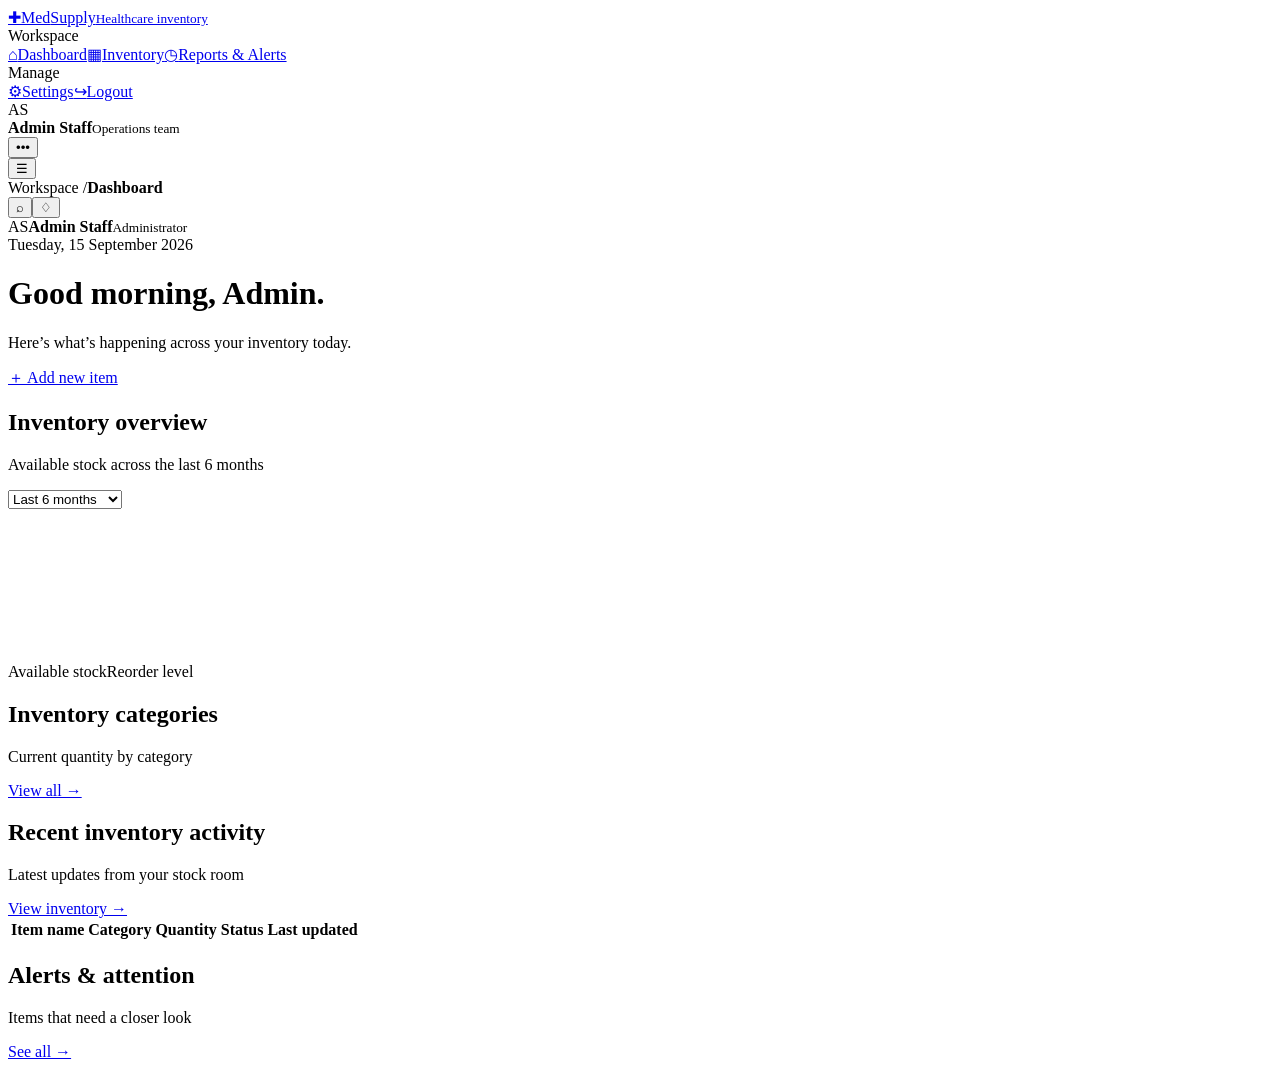
==== dashboard.html @ ef0a0b73 "Add files via upload" ====
<!DOCTYPE html>
<html lang="en">

<head>
    <meta charset="UTF-8">
    <meta name="viewport" content="width=device-width, initial-scale=1.0">
    <title>Dashboard | MedSupply</title>
    <link rel="stylesheet" href="css/style.css">
</head>

<body class="app-page">
    <div class="app-shell">
        <aside class="sidebar"><a class="brand" href="index.html"><span
                    class="brand-mark">✚</span><span>Med<span>Supply</span><small>Healthcare
                        inventory</small></span></a>
            <div class="side-label">Workspace</div>
            <nav class="side-nav"><a class="active" href="dashboard.html"><span>⌂</span>Dashboard</a><a
                    href="inventory.html"><span>▦</span>Inventory</a><a href="reports.html"><span>◷</span>Reports &
                    Alerts</a></nav>
            <div class="side-label">Manage</div>
            <nav class="side-nav"><a href="#"><span>⚙</span>Settings</a><a href="index.html"><span>↪</span>Logout</a>
            </nav>
            <div class="side-bottom">
                <div class="avatar">AS</div>
                <div><strong>Admin Staff</strong><small>Operations team</small></div><button>•••</button>
            </div>
        </aside>
        <main class="app-main">
            <header class="app-header"><button class="sidebar-toggle">☰</button>
                <div><span class="breadcrumb">Workspace /</span><strong>Dashboard</strong></div>
                <div class="header-actions"><button class="icon-button">⌕</button><button
                        class="icon-button notification">♢<i></i></button>
                    <div class="header-user"><span class="avatar">AS</span><span><strong>Admin
                                Staff</strong><small>Administrator</small></span></div>
                </div>
            </header>
            <div class="page-content">
                <div class="page-intro">
                    <div>
                        <div class="eyebrow">Tuesday, 15 September 2026</div>
                        <h1>Good morning, Admin.</h1>
                        <p>Here’s what’s happening across your inventory today.</p>
                    </div><a class="button button-primary" href="inventory.html">＋ Add new item</a>
                </div>
                <section class="summary-grid" id="summary-grid"></section>
                <div class="dashboard-grid">
                    <section class="panel chart-panel">
                        <div class="panel-heading">
                            <div>
                                <h2>Inventory overview</h2>
                                <p>Available stock across the last 6 months</p>
                            </div><select id="chart-range">
                                <option>Last 6 months</option>
                                <option>Last 12 months</option>
                            </select>
                        </div>
                        <div class="chart-wrap"><canvas id="overview-chart"></canvas></div>
                        <div class="legend"><span><i class="legend-dot blue"></i>Available stock</span><span><i
                                    class="legend-dot light"></i>Reorder level</span></div>
                    </section>
                    <section class="panel category-panel">
                        <div class="panel-heading">
                            <div>
                                <h2>Inventory categories</h2>
                                <p>Current quantity by category</p>
                            </div><a href="inventory.html" class="text-link">View all →</a>
                        </div>
                        <div id="category-list" class="category-list"></div>
                    </section>
                </div>
                <div class="dashboard-grid lower-grid">
                    <section class="panel activity-panel">
                        <div class="panel-heading">
                            <div>
                                <h2>Recent inventory activity</h2>
                                <p>Latest updates from your stock room</p>
                            </div><a href="inventory.html" class="text-link">View inventory →</a>
                        </div>
                        <div class="table-scroll">
                            <table>
                                <thead>
                                    <tr>
                                        <th>Item name</th>
                                        <th>Category</th>
                                        <th>Quantity</th>
                                        <th>Status</th>
                                        <th>Last updated</th>
                                    </tr>
                                </thead>
                                <tbody id="activity-body"></tbody>
                            </table>
                        </div>
                    </section>
                    <section class="panel alerts-panel">
                        <div class="panel-heading">
                            <div>
                                <h2>Alerts & attention</h2>
                                <p>Items that need a closer look</p>
                            </div><a href="reports.html" class="text-link">See all →</a>
                        </div>
                        <div id="alerts-list" class="alerts-list"></div>
                    </section>
                </div>
            </div>
        </main>
    </div>
    <script src="js/data.js"></script>
    <script src="js/dashboard.js"></script>
</body>

</html>
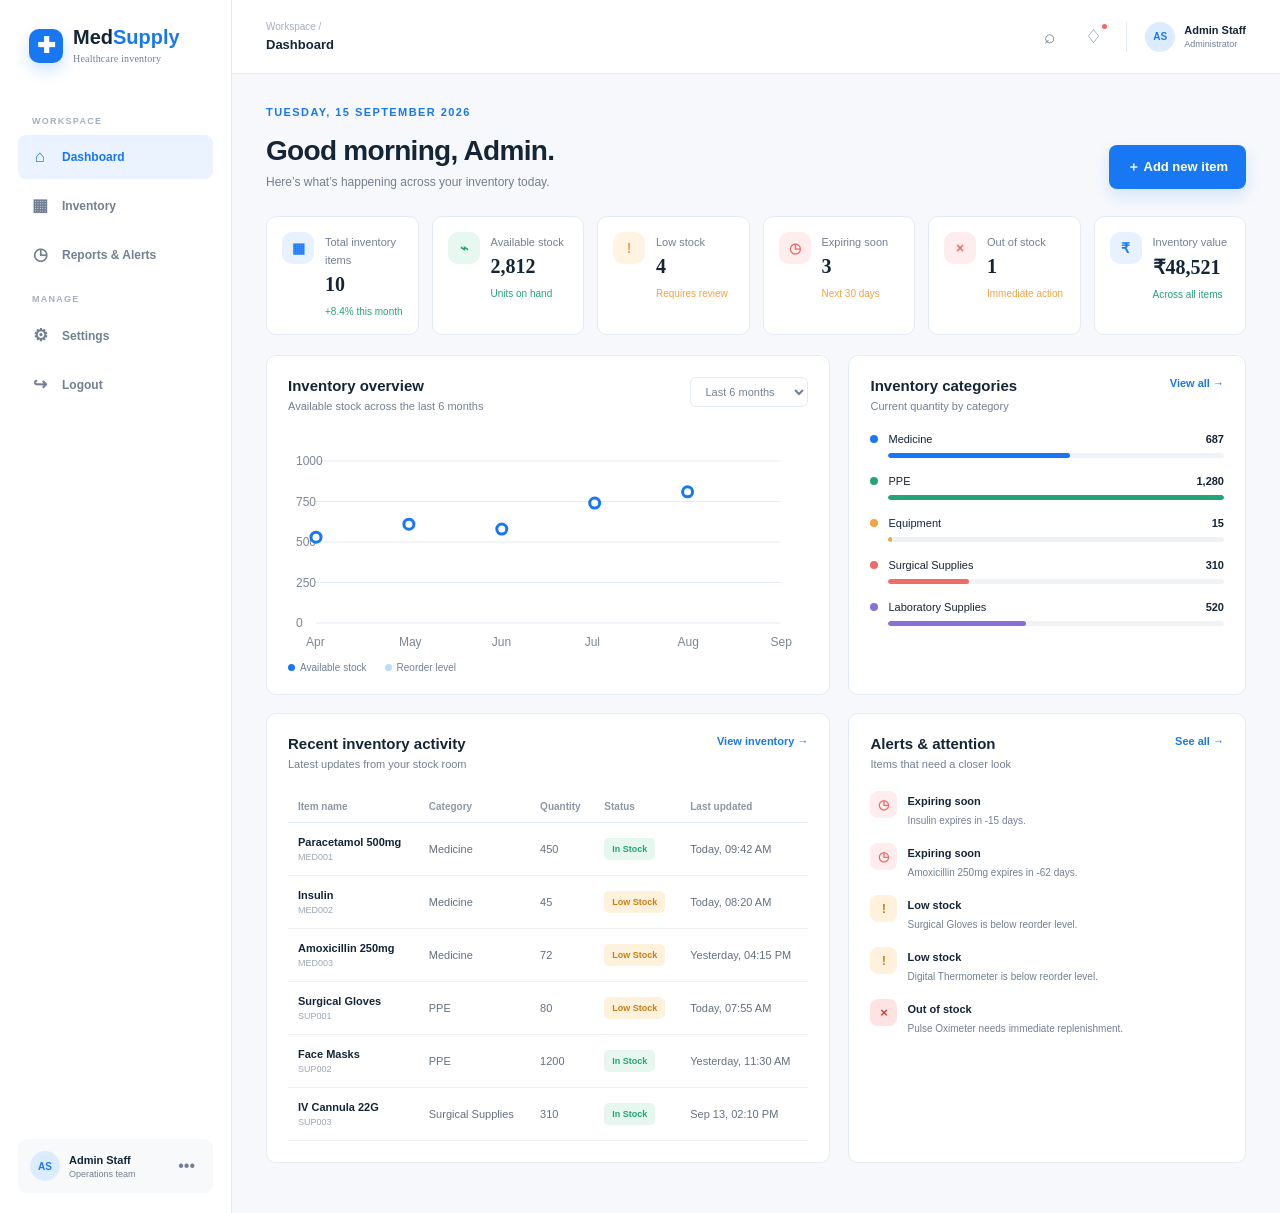
==== commit 3e7c5950: "Fix GitHub Pages asset paths" ====
--- a/dashboard.html
+++ b/dashboard.html
@@ -5,7 +5,7 @@
     <meta charset="UTF-8">
     <meta name="viewport" content="width=device-width, initial-scale=1.0">
     <title>Dashboard | MedSupply</title>
-    <link rel="stylesheet" href="css/style.css">
+    <link rel="stylesheet" href="style.css">
 </head>
 
 <body class="app-page">
@@ -104,8 +104,8 @@
             </div>
         </main>
     </div>
-    <script src="js/data.js"></script>
-    <script src="js/dashboard.js"></script>
+    <script src="data.js"></script>
+    <script src="dashboard.js"></script>
 </body>
 
 </html>
--- a/style.css
+++ b/style.css
@@ -0,0 +1,1517 @@
+@import url('https://fonts.googleapis.com/css2?family=DM+Sans:wght@400;500;600;700&family=Manrope:wght@600;700;800&display=swap');
+
+:root {
+    --ink: #142536;
+    --muted: #718092;
+    --line: #e5ebf2;
+    --blue: #1877f2;
+    --blue-dark: #0e55b8;
+    --pale: #eef6ff;
+    --green: #24a37a;
+    --orange: #f4a340;
+    --red: #ee6b68;
+    --purple: #8a70d6;
+    --bg: #f6f8fb;
+    --shadow: 0 12px 30px rgba(23, 47, 74, .07)
+}
+
+* {
+    box-sizing: border-box
+}
+
+body {
+    margin: 0;
+    color: var(--ink);
+    font-family: 'DM Sans', sans-serif;
+    background: #fff
+}
+
+h1,
+h2,
+h3,
+p {
+    margin: 0
+}
+
+h1,
+h2,
+h3,
+.brand {
+    font-family: 'Manrope', sans-serif
+}
+
+a {
+    text-decoration: none;
+    color: inherit
+}
+
+button,
+select,
+input {
+    font: inherit
+}
+
+button {
+    cursor: pointer;
+    border: 0;
+    background: none;
+    color: inherit
+}
+
+.container {
+    width: min(1180px, calc(100% - 64px));
+    margin: auto
+}
+
+.brand {
+    display: flex;
+    align-items: center;
+    gap: 10px;
+    font-size: 20px;
+    font-weight: 800;
+    line-height: 1
+}
+
+.brand>span:last-child>span {
+    color: var(--blue)
+}
+
+.brand small {
+    display: block;
+    font: 500 10px 'DM Sans';
+    color: var(--muted);
+    letter-spacing: .02em;
+    margin-top: 6px
+}
+
+.brand-mark {
+    width: 34px;
+    height: 34px;
+    display: grid;
+    place-items: center;
+    color: #fff;
+    background: var(--blue);
+    border-radius: 10px;
+    font-size: 22px;
+    box-shadow: 0 7px 15px #1877f233
+}
+
+.site-header {
+    height: 78px;
+    display: flex;
+    align-items: center;
+    justify-content: space-between
+}
+
+.site-nav {
+    display: flex;
+    gap: 30px;
+    align-items: center;
+    font-size: 13px;
+    font-weight: 600;
+    color: var(--muted)
+}
+
+.site-nav a {
+    padding: 10px 0;
+    position: relative
+}
+
+.site-nav a.active,
+.site-nav a:hover {
+    color: var(--ink)
+}
+
+.site-nav a.active:after {
+    content: '';
+    position: absolute;
+    bottom: 0;
+    left: 0;
+    right: 0;
+    margin: auto;
+    width: 18px;
+    height: 2px;
+    background: var(--blue);
+    border-radius: 3px
+}
+
+.button {
+    display: inline-flex;
+    align-items: center;
+    justify-content: center;
+    gap: 12px;
+    padding: 12px 17px;
+    border-radius: 8px;
+    font-size: 13px;
+    font-weight: 700;
+    transition: .2s ease;
+    border: 1px solid transparent
+}
+
+.button:hover {
+    transform: translateY(-2px)
+}
+
+.button-primary {
+    color: #fff;
+    background: var(--blue);
+    box-shadow: 0 7px 15px #1877f226
+}
+
+.button-primary:hover {
+    background: var(--blue-dark)
+}
+
+.button-dark {
+    background: var(--ink);
+    color: white
+}
+
+.button-outline {
+    border-color: #ccd7e2;
+    background: #fff
+}
+
+.button-outline:hover {
+    border-color: var(--blue);
+    color: var(--blue)
+}
+
+.menu-toggle {
+    display: none;
+    font-size: 22px
+}
+
+.hero {
+    min-height: 510px;
+    padding: 72px 0 82px;
+    display: grid;
+    grid-template-columns: 1.02fr .98fr;
+    align-items: center;
+    gap: 30px
+}
+
+.eyebrow {
+    font-size: 11px;
+    text-transform: uppercase;
+    letter-spacing: .13em;
+    color: var(--blue);
+    font-weight: 700;
+    margin-bottom: 17px
+}
+
+.pulse-dot {
+    display: inline-block;
+    width: 7px;
+    height: 7px;
+    background: var(--green);
+    border-radius: 50%;
+    margin-right: 8px;
+    box-shadow: 0 0 0 4px #24a37a1c
+}
+
+.hero h1 {
+    font-size: clamp(40px, 5vw, 66px);
+    line-height: 1.05;
+    letter-spacing: -2px;
+    max-width: 600px
+}
+
+.hero h1 em,
+h2 em {
+    font-style: normal;
+    color: var(--blue)
+}
+
+.hero-copy>p {
+    color: var(--muted);
+    font-size: 16px;
+    line-height: 1.7;
+    max-width: 510px;
+    margin: 23px 0 28px
+}
+
+.hero-actions {
+    display: flex;
+    gap: 12px
+}
+
+.trust-row {
+    display: flex;
+    align-items: center;
+    gap: 10px;
+    margin-top: 38px;
+    color: var(--muted);
+    font-size: 11px
+}
+
+.trust-row strong {
+    font-size: 18px;
+    color: var(--ink)
+}
+
+.trust-row small {
+    font-size: 11px
+}
+
+.trust-line {
+    width: 46px;
+    height: 1px;
+    background: #cbd7e2
+}
+
+.hero-visual {
+    height: 380px;
+    position: relative;
+    display: grid;
+    place-items: center
+}
+
+.visual-glow {
+    position: absolute;
+    width: 330px;
+    height: 330px;
+    border-radius: 50%;
+    background: #e7f3ff;
+    right: 30px;
+    top: 20px
+}
+
+.hospital-card {
+    position: relative;
+    z-index: 1;
+    background: white;
+    width: min(355px, 75%);
+    padding: 22px;
+    border-radius: 16px;
+    box-shadow: 0 22px 50px #1a4f7719;
+    border: 1px solid #f0f4f8
+}
+
+.mini-top,
+.visual-footer {
+    display: flex;
+    justify-content: space-between;
+    align-items: center;
+    font-size: 10px;
+    color: var(--muted)
+}
+
+.status-pill {
+    font-size: 10px;
+    border-radius: 20px;
+    padding: 6px 9px
+}
+
+.status-pill.success {
+    background: #e9f8f2;
+    color: var(--green)
+}
+
+.visual-cross {
+    margin: 25px auto;
+    width: 106px;
+    height: 106px;
+    border-radius: 27px;
+    display: grid;
+    place-items: center;
+    color: white;
+    background: linear-gradient(145deg, #4e9bf9, #136be4);
+    font-size: 65px;
+    box-shadow: 0 16px 25px #1877f240
+}
+
+.supply-bars>div {
+    margin: 16px 0;
+    position: relative
+}
+
+.supply-bars span,
+.supply-bars strong {
+    font-size: 10px
+}
+
+.supply-bars strong {
+    float: right
+}
+
+.supply-bars i {
+    display: block;
+    height: 5px;
+    background: var(--blue);
+    border-radius: 10px;
+    margin-top: 8px
+}
+
+.supply-bars>div:nth-child(2) i {
+    background: var(--green)
+}
+
+.supply-bars>div:nth-child(3) i {
+    background: var(--orange)
+}
+
+.visual-footer {
+    border-top: 1px solid var(--line);
+    padding-top: 14px;
+    margin-top: 20px
+}
+
+.visual-footer strong {
+    color: var(--ink);
+    font-size: 10px
+}
+
+.floating-note {
+    position: absolute;
+    z-index: 2;
+    background: white;
+    border: 1px solid #edf1f5;
+    box-shadow: 0 13px 35px #1a4f7719;
+    border-radius: 11px;
+    display: flex;
+    gap: 10px;
+    align-items: center;
+    padding: 12px
+}
+
+.floating-note strong,
+.floating-note small {
+    display: block
+}
+
+.floating-note strong {
+    font: 800 16px Manrope
+}
+
+.floating-note small {
+    font-size: 9px;
+    color: var(--muted);
+    margin-top: 3px
+}
+
+.note-top {
+    top: 65px;
+    right: 20px
+}
+
+.note-bottom {
+    bottom: 45px;
+    left: 5px
+}
+
+.icon-box {
+    width: 29px;
+    height: 29px;
+    border-radius: 8px;
+    display: grid;
+    place-items: center;
+    font-weight: 700
+}
+
+.icon-box.green {
+    background: #e5f7f0;
+    color: var(--green)
+}
+
+.icon-box.orange {
+    background: #fff4e5;
+    color: var(--orange)
+}
+
+.stats-strip {
+    display: grid;
+    grid-template-columns: repeat(4, 1fr);
+    border: 1px solid var(--line);
+    border-radius: 12px;
+    box-shadow: var(--shadow);
+    padding: 23px 26px;
+    gap: 20px
+}
+
+.stats-strip>div {
+    display: grid;
+    grid-template-columns: auto 1fr;
+    column-gap: 12px;
+    align-items: center;
+    border-right: 1px solid var(--line)
+}
+
+.stats-strip>div:last-child {
+    border: 0
+}
+
+.stat-icon {
+    width: 38px;
+    height: 38px;
+    border-radius: 10px;
+    display: grid;
+    place-items: center;
+    font-weight: 800;
+    grid-row: span 3
+}
+
+.stat-icon.blue {
+    background: #e8f2ff;
+    color: var(--blue)
+}
+
+.stat-icon.green {
+    background: #e7f8f1;
+    color: var(--green)
+}
+
+.stat-icon.orange {
+    background: #fff4e4;
+    color: var(--orange)
+}
+
+.stat-icon.red {
+    background: #ffeded;
+    color: var(--red)
+}
+
+.stat-icon.purple {
+    background: #f0ebff;
+    color: var(--purple)
+}
+
+.stats-strip small,
+.summary-card small {
+    font-size: 11px;
+    color: var(--muted)
+}
+
+.stats-strip strong {
+    font: 800 22px Manrope
+}
+
+.stats-strip em,
+.summary-card em {
+    font-size: 10px;
+    font-style: normal;
+    color: var(--green)
+}
+
+.stats-strip em.warn,
+.summary-card em.warn {
+    color: var(--orange)
+}
+
+.feature-section {
+    padding: 110px 0
+}
+
+.section-heading {
+    display: flex;
+    justify-content: space-between;
+    align-items: end;
+    margin-bottom: 34px
+}
+
+.section-heading h2 {
+    font-size: 35px
+}
+
+.section-heading>p {
+    max-width: 330px;
+    color: var(--muted);
+    font-size: 13px;
+    line-height: 1.6
+}
+
+.feature-grid {
+    display: grid;
+    grid-template-columns: repeat(4, 1fr);
+    gap: 16px
+}
+
+.feature-grid article {
+    padding: 25px 21px;
+    border: 1px solid var(--line);
+    border-radius: 12px;
+    position: relative;
+    transition: .2s
+}
+
+.feature-grid article:hover {
+    box-shadow: var(--shadow);
+    transform: translateY(-4px)
+}
+
+.feature-number {
+    position: absolute;
+    right: 20px;
+    top: 18px;
+    font: 700 11px Manrope;
+    color: #bdc8d3
+}
+
+.feature-icon {
+    width: 43px;
+    height: 43px;
+    border-radius: 12px;
+    background: var(--pale);
+    color: var(--blue);
+    display: grid;
+    place-items: center;
+    font-size: 20px;
+    margin-bottom: 35px
+}
+
+.feature-grid h3 {
+    font-size: 15px;
+    margin-bottom: 12px
+}
+
+.feature-grid p {
+    font-size: 12px;
+    line-height: 1.65;
+    color: var(--muted);
+    min-height: 60px
+}
+
+.feature-grid a {
+    display: block;
+    margin-top: 22px;
+    color: var(--blue);
+    font-size: 11px;
+    font-weight: 700
+}
+
+.site-footer {
+    background: #f6f8fb;
+    padding: 30px 0
+}
+
+.footer-inner {
+    display: flex;
+    align-items: center;
+    justify-content: space-between
+}
+
+.footer-inner p,
+.footer-inner>small {
+    color: var(--muted);
+    font-size: 11px
+}
+
+.app-page {
+    background: var(--bg)
+}
+
+.app-shell {
+    display: flex;
+    min-height: 100vh
+}
+
+.sidebar {
+    width: 232px;
+    background: #fff;
+    border-right: 1px solid var(--line);
+    padding: 27px 18px 20px;
+    display: flex;
+    flex-direction: column;
+    flex-shrink: 0
+}
+
+.sidebar .brand {
+    padding: 0 11px 35px
+}
+
+.side-label {
+    font-size: 9px;
+    text-transform: uppercase;
+    color: #a4b0bd;
+    letter-spacing: .14em;
+    font-weight: 700;
+    padding: 17px 14px 9px
+}
+
+.side-nav {
+    display: grid;
+    gap: 4px
+}
+
+.side-nav a {
+    font-size: 12px;
+    color: var(--muted);
+    padding: 12px 13px;
+    border-radius: 8px;
+    display: flex;
+    gap: 13px;
+    align-items: center;
+    font-weight: 600
+}
+
+.side-nav a span {
+    font-size: 17px;
+    width: 18px;
+    text-align: center
+}
+
+.side-nav a.active,
+.side-nav a:hover {
+    background: #eaf3ff;
+    color: var(--blue)
+}
+
+.side-bottom {
+    margin-top: auto;
+    background: #f7f9fb;
+    border-radius: 9px;
+    padding: 12px;
+    display: flex;
+    align-items: center;
+    gap: 9px
+}
+
+.side-bottom strong,
+.side-bottom small,
+.header-user strong,
+.header-user small {
+    display: block
+}
+
+.side-bottom strong,
+.header-user strong {
+    font-size: 11px
+}
+
+.side-bottom small,
+.header-user small {
+    font-size: 9px;
+    color: var(--muted);
+    margin-top: 3px
+}
+
+.side-bottom button {
+    margin-left: auto;
+    color: var(--muted)
+}
+
+.avatar {
+    width: 30px;
+    height: 30px;
+    display: grid;
+    place-items: center;
+    border-radius: 50%;
+    background: #dcecff;
+    color: var(--blue);
+    font-size: 10px;
+    font-weight: 700
+}
+
+.app-main {
+    min-width: 0;
+    flex: 1
+}
+
+.app-header {
+    height: 74px;
+    background: #fff;
+    border-bottom: 1px solid var(--line);
+    display: flex;
+    align-items: center;
+    padding: 0 34px;
+    gap: 15px
+}
+
+.app-header>div:nth-child(2) {
+    display: flex;
+    flex-direction: column;
+    gap: 5px;
+    font-size: 13px
+}
+
+.breadcrumb {
+    font-size: 10px;
+    color: #a4b0bd
+}
+
+.sidebar-toggle {
+    display: none
+}
+
+.header-actions {
+    margin-left: auto;
+    display: flex;
+    align-items: center;
+    gap: 18px
+}
+
+.icon-button {
+    font-size: 19px;
+    color: var(--muted);
+    position: relative
+}
+
+.notification i {
+    position: absolute;
+    width: 5px;
+    height: 5px;
+    background: var(--red);
+    border-radius: 50%;
+    right: 1px;
+    top: 0
+}
+
+.header-user {
+    display: flex;
+    gap: 9px;
+    align-items: center;
+    border-left: 1px solid var(--line);
+    padding-left: 18px
+}
+
+.page-content {
+    padding: 32px 34px;
+    max-width: 1600px;
+    margin: auto
+}
+
+.page-intro {
+    display: flex;
+    justify-content: space-between;
+    align-items: end;
+    margin-bottom: 27px
+}
+
+.page-intro h1 {
+    font-size: 28px;
+    letter-spacing: -.7px
+}
+
+.page-intro p {
+    color: var(--muted);
+    font-size: 12px;
+    margin-top: 8px
+}
+
+.summary-grid {
+    display: grid;
+    grid-template-columns: repeat(6, 1fr);
+    gap: 13px;
+    margin-bottom: 20px
+}
+
+.summary-card {
+    background: #fff;
+    border: 1px solid var(--line);
+    border-radius: 10px;
+    padding: 15px;
+    display: flex;
+    align-items: start;
+    gap: 11px;
+    min-width: 0
+}
+
+.summary-card .stat-icon {
+    width: 32px;
+    height: 32px;
+    font-size: 14px;
+    flex-shrink: 0
+}
+
+.summary-card strong {
+    display: block;
+    font: 800 20px Manrope;
+    margin: 5px 0
+}
+
+.summary-card em {
+    white-space: nowrap
+}
+
+.dashboard-grid {
+    display: grid;
+    grid-template-columns: 1.42fr 1fr;
+    gap: 18px;
+    margin-bottom: 18px
+}
+
+.lower-grid {
+    grid-template-columns: 1.42fr 1fr
+}
+
+.panel {
+    background: #fff;
+    border: 1px solid var(--line);
+    border-radius: 10px;
+    padding: 21px;
+    min-width: 0
+}
+
+.panel-heading {
+    display: flex;
+    justify-content: space-between;
+    align-items: start;
+    margin-bottom: 21px
+}
+
+.panel-heading h2 {
+    font-size: 15px
+}
+
+.panel-heading p {
+    font-size: 11px;
+    color: var(--muted);
+    margin-top: 6px
+}
+
+.panel-heading select {
+    border: 1px solid var(--line);
+    font-size: 11px;
+    color: var(--muted);
+    padding: 7px 10px;
+    border-radius: 6px;
+    background: #fff
+}
+
+.text-link {
+    font-size: 11px;
+    color: var(--blue);
+    font-weight: 700
+}
+
+.chart-wrap {
+    height: 218px;
+    position: relative
+}
+
+.chart-wrap canvas {
+    width: 100%;
+    height: 100%
+}
+
+.legend {
+    display: flex;
+    gap: 18px;
+    font-size: 10px;
+    color: var(--muted);
+    margin-top: 11px
+}
+
+.legend-dot {
+    width: 7px;
+    height: 7px;
+    display: inline-block;
+    border-radius: 50%;
+    margin-right: 5px
+}
+
+.legend-dot.blue {
+    background: var(--blue)
+}
+
+.legend-dot.light {
+    background: #b9dbff
+}
+
+.legend-dot.orange {
+    background: var(--orange)
+}
+
+.category-list {
+    display: grid;
+    gap: 17px
+}
+
+.category-row {
+    display: grid;
+    grid-template-columns: 10px 1fr auto;
+    align-items: center;
+    gap: 8px;
+    font-size: 11px
+}
+
+.category-row strong {
+    font-size: 11px
+}
+
+.category-bullet {
+    width: 8px;
+    height: 8px;
+    border-radius: 50%
+}
+
+.category-bullet.blue,
+.progress i.blue {
+    background: var(--blue)
+}
+
+.category-bullet.green,
+.progress i.green {
+    background: var(--green)
+}
+
+.category-bullet.orange,
+.progress i.orange {
+    background: var(--orange)
+}
+
+.category-bullet.red,
+.progress i.red {
+    background: var(--red)
+}
+
+.category-bullet.purple,
+.progress i.purple {
+    background: var(--purple)
+}
+
+.progress {
+    grid-column: 2/4;
+    height: 5px;
+    background: #f0f3f6;
+    border-radius: 20px;
+    overflow: hidden
+}
+
+.progress i {
+    display: block;
+    height: 100%;
+    border-radius: 20px
+}
+
+.table-scroll {
+    overflow: auto
+}
+
+table {
+    border-collapse: collapse;
+    width: 100%;
+    font-size: 11px;
+    white-space: nowrap
+}
+
+th {
+    font-size: 10px;
+    color: #8b98a5;
+    text-align: left;
+    font-weight: 600;
+    padding: 10px 10px;
+    border-bottom: 1px solid var(--line)
+}
+
+td {
+    padding: 13px 10px;
+    border-bottom: 1px solid #eef2f5;
+    color: #637181
+}
+
+td strong {
+    color: var(--ink);
+    font-weight: 600
+}
+
+td small {
+    display: block;
+    color: #9aa6b1;
+    font-size: 9px;
+    margin-top: 4px
+}
+
+.badge {
+    font-size: 9px;
+    font-weight: 700;
+    padding: 6px 8px;
+    border-radius: 5px;
+    display: inline-block
+}
+
+.badge.in-stock,
+.badge.safe {
+    background: #e6f7f0;
+    color: var(--green)
+}
+
+.badge.low-stock,
+.badge.expiring-soon {
+    background: #fff2dd;
+    color: #c87c15
+}
+
+.badge.out-of-stock,
+.badge.expired {
+    background: #ffeded;
+    color: #db5956
+}
+
+.alerts-list {
+    display: grid;
+    gap: 15px
+}
+
+.alert-item {
+    display: flex;
+    gap: 10px;
+    align-items: start
+}
+
+.alert-icon {
+    width: 27px;
+    height: 27px;
+    border-radius: 8px;
+    display: grid;
+    place-items: center;
+    flex-shrink: 0;
+    font-weight: 700;
+    font-size: 13px
+}
+
+.alert-icon.low {
+    background: #fff1dc;
+    color: #cf851e
+}
+
+.alert-icon.expiring {
+    background: #ffeded;
+    color: var(--red)
+}
+
+.alert-icon.critical {
+    background: #ffe2e2;
+    color: #cc3d3a
+}
+
+.alert-item strong {
+    font-size: 11px
+}
+
+.alert-item p {
+    font-size: 10px;
+    color: var(--muted);
+    line-height: 1.5;
+    margin-top: 4px
+}
+
+.toolbar {
+    display: flex;
+    gap: 9px;
+    flex-wrap: wrap
+}
+
+.search-field {
+    border: 1px solid var(--line);
+    border-radius: 7px;
+    display: flex;
+    align-items: center;
+    padding: 0 11px;
+    gap: 8px;
+    flex: 1;
+    min-width: 210px
+}
+
+.search-field span {
+    font-size: 19px;
+    color: var(--muted)
+}
+
+.search-field input {
+    border: 0;
+    outline: 0;
+    width: 100%;
+    padding: 10px 0;
+    font-size: 11px
+}
+
+.toolbar select {
+    border: 1px solid var(--line);
+    border-radius: 7px;
+    padding: 0 28px 0 11px;
+    font-size: 11px;
+    color: var(--muted);
+    background: #fff
+}
+
+.inventory-meta {
+    display: flex;
+    justify-content: space-between;
+    margin: 22px 0 9px;
+    color: var(--muted);
+    font-size: 10px
+}
+
+.meta-note {
+    display: flex;
+    align-items: center
+}
+
+.inventory-table th button {
+    font-size: 10px;
+    color: #8b98a5;
+    font-weight: 600;
+    padding: 0
+}
+
+.row-warning {
+    background: #fffaf3
+}
+
+.mono {
+    font-family: monospace;
+    font-size: 10px
+}
+
+.row-actions {
+    display: flex;
+    gap: 7px
+}
+
+.row-actions button {
+    width: 25px;
+    height: 25px;
+    border: 1px solid var(--line);
+    border-radius: 5px;
+    color: var(--muted);
+    font-size: 12px
+}
+
+.row-actions button:hover {
+    color: var(--blue);
+    border-color: var(--blue)
+}
+
+.expiry.expiring-soon {
+    color: #c87c15
+}
+
+.expiry.expired {
+    color: var(--red)
+}
+
+.button-row {
+    display: flex;
+    gap: 9px
+}
+
+.doughnut-wrap {
+    height: 185px
+}
+
+.doughnut-label {
+    position: absolute;
+    inset: 0;
+    display: grid;
+    place-content: center;
+    text-align: center
+}
+
+.doughnut-label strong {
+    font: 800 26px Manrope
+}
+
+.doughnut-label small {
+    font-size: 10px;
+    color: var(--muted);
+    margin-top: 4px
+}
+
+.chart-legend {
+    display: grid;
+    grid-template-columns: 1fr 1fr;
+    gap: 9px;
+    font-size: 9px;
+    color: var(--muted)
+}
+
+.chart-legend i {
+    display: inline-block;
+    width: 7px;
+    height: 7px;
+    border-radius: 50%;
+    margin-right: 5px
+}
+
+.usage-chart {
+    grid-column: 1/-1
+}
+
+.text-danger {
+    color: var(--red) !important
+}
+
+.modal-backdrop {
+    position: fixed;
+    inset: 0;
+    background: #14253680;
+    display: none;
+    place-items: center;
+    padding: 18px;
+    z-index: 5
+}
+
+.modal-backdrop.open {
+    display: grid
+}
+
+.modal {
+    background: white;
+    border-radius: 13px;
+    width: min(620px, 100%);
+    padding: 25px;
+    box-shadow: 0 25px 70px #14253640
+}
+
+.modal-heading {
+    display: flex;
+    justify-content: space-between;
+    margin-bottom: 22px
+}
+
+.modal-heading h2 {
+    font-size: 21px
+}
+
+.modal-close {
+    font-size: 28px;
+    color: var(--muted);
+    line-height: 1
+}
+
+.form-grid {
+    display: grid;
+    grid-template-columns: 1fr 1fr;
+    gap: 15px
+}
+
+.form-grid label {
+    font-size: 10px;
+    color: var(--muted);
+    font-weight: 700
+}
+
+.form-grid input,
+.form-grid select {
+    display: block;
+    width: 100%;
+    border: 1px solid var(--line);
+    border-radius: 6px;
+    padding: 10px;
+    margin-top: 6px;
+    outline-color: var(--blue);
+    font-size: 12px
+}
+
+.modal-actions {
+    display: flex;
+    justify-content: end;
+    gap: 9px;
+    margin-top: 24px
+}
+
+@media(max-width:1000px) {
+    .summary-grid {
+        grid-template-columns: repeat(3, 1fr)
+    }
+
+    .hero {
+        grid-template-columns: 1fr
+    }
+
+    .hero-visual {
+        display: none
+    }
+
+    .feature-grid {
+        grid-template-columns: repeat(2, 1fr)
+    }
+
+    .site-nav {
+        gap: 15px
+    }
+}
+
+@media(max-width:760px) {
+    .container {
+        width: calc(100% - 36px)
+    }
+
+    .site-header .button-dark {
+        display: none
+    }
+
+    .menu-toggle {
+        display: block
+    }
+
+    .site-nav {
+        position: absolute;
+        top: 70px;
+        left: 18px;
+        right: 18px;
+        background: #fff;
+        padding: 15px;
+        border-radius: 10px;
+        box-shadow: var(--shadow);
+        display: none;
+        z-index: 4
+    }
+
+    .site-nav.open {
+        display: grid;
+        gap: 4px
+    }
+
+    .hero {
+        padding: 58px 0 65px
+    }
+
+    .hero h1 {
+        font-size: 43px
+    }
+
+    .stats-strip {
+        grid-template-columns: 1fr 1fr
+    }
+
+    .stats-strip>div:nth-child(2) {
+        border: 0
+    }
+
+    .feature-section {
+        padding: 70px 0
+    }
+
+    .section-heading {
+        display: block
+    }
+
+    .section-heading>p {
+        margin-top: 15px
+    }
+
+    .app-shell {
+        display: block
+    }
+
+    .sidebar {
+        position: fixed;
+        left: -250px;
+        top: 0;
+        bottom: 0;
+        z-index: 6;
+        transition: .2s;
+        box-shadow: var(--shadow)
+    }
+
+    .sidebar.open {
+        left: 0
+    }
+
+    .sidebar-toggle {
+        display: block;
+        font-size: 18px
+    }
+
+    .app-header {
+        padding: 0 18px
+    }
+
+    .header-user span:last-child {
+        display: none
+    }
+
+    .page-content {
+        padding: 25px 18px
+    }
+
+    .page-intro {
+        align-items: start;
+        gap: 15px;
+        flex-direction: column
+    }
+
+    .page-intro h1 {
+        font-size: 25px
+    }
+
+    .summary-grid {
+        grid-template-columns: 1fr 1fr
+    }
+
+    .dashboard-grid,
+    .lower-grid {
+        grid-template-columns: 1fr
+    }
+
+    .header-actions {
+        gap: 11px
+    }
+
+    .inventory-panel {
+        padding: 14px
+    }
+
+    .toolbar select {
+        height: 37px;
+        flex: 1
+    }
+
+    .search-field {
+        flex-basis: 100%
+    }
+
+    .inventory-meta {
+        margin-top: 15px
+    }
+
+    .footer-inner {
+        display: grid;
+        gap: 15px
+    }
+
+    .footer-inner p {
+        display: none
+    }
+
+    .form-grid {
+        grid-template-columns: 1fr
+    }
+}
+
+@media(max-width:430px) {
+    .stats-strip {
+        grid-template-columns: 1fr
+    }
+
+    .stats-strip>div {
+        border: 0;
+        border-bottom: 1px solid var(--line) !important;
+        padding-bottom: 14px
+    }
+
+    .stats-strip>div:last-child {
+        border-bottom: 0 !important
+    }
+
+    .feature-grid {
+        grid-template-columns: 1fr
+    }
+
+    .summary-grid {
+        grid-template-columns: 1fr
+    }
+
+    .hero-actions {
+        display: grid
+    }
+
+    .button {
+        width: 100%
+    }
+
+    .button-row {
+        width: 100%;
+        display: grid
+    }
+
+    .page-intro .button {
+        width: auto
+    }
+
+    .app-header .breadcrumb {
+        display: none
+    }
+}
